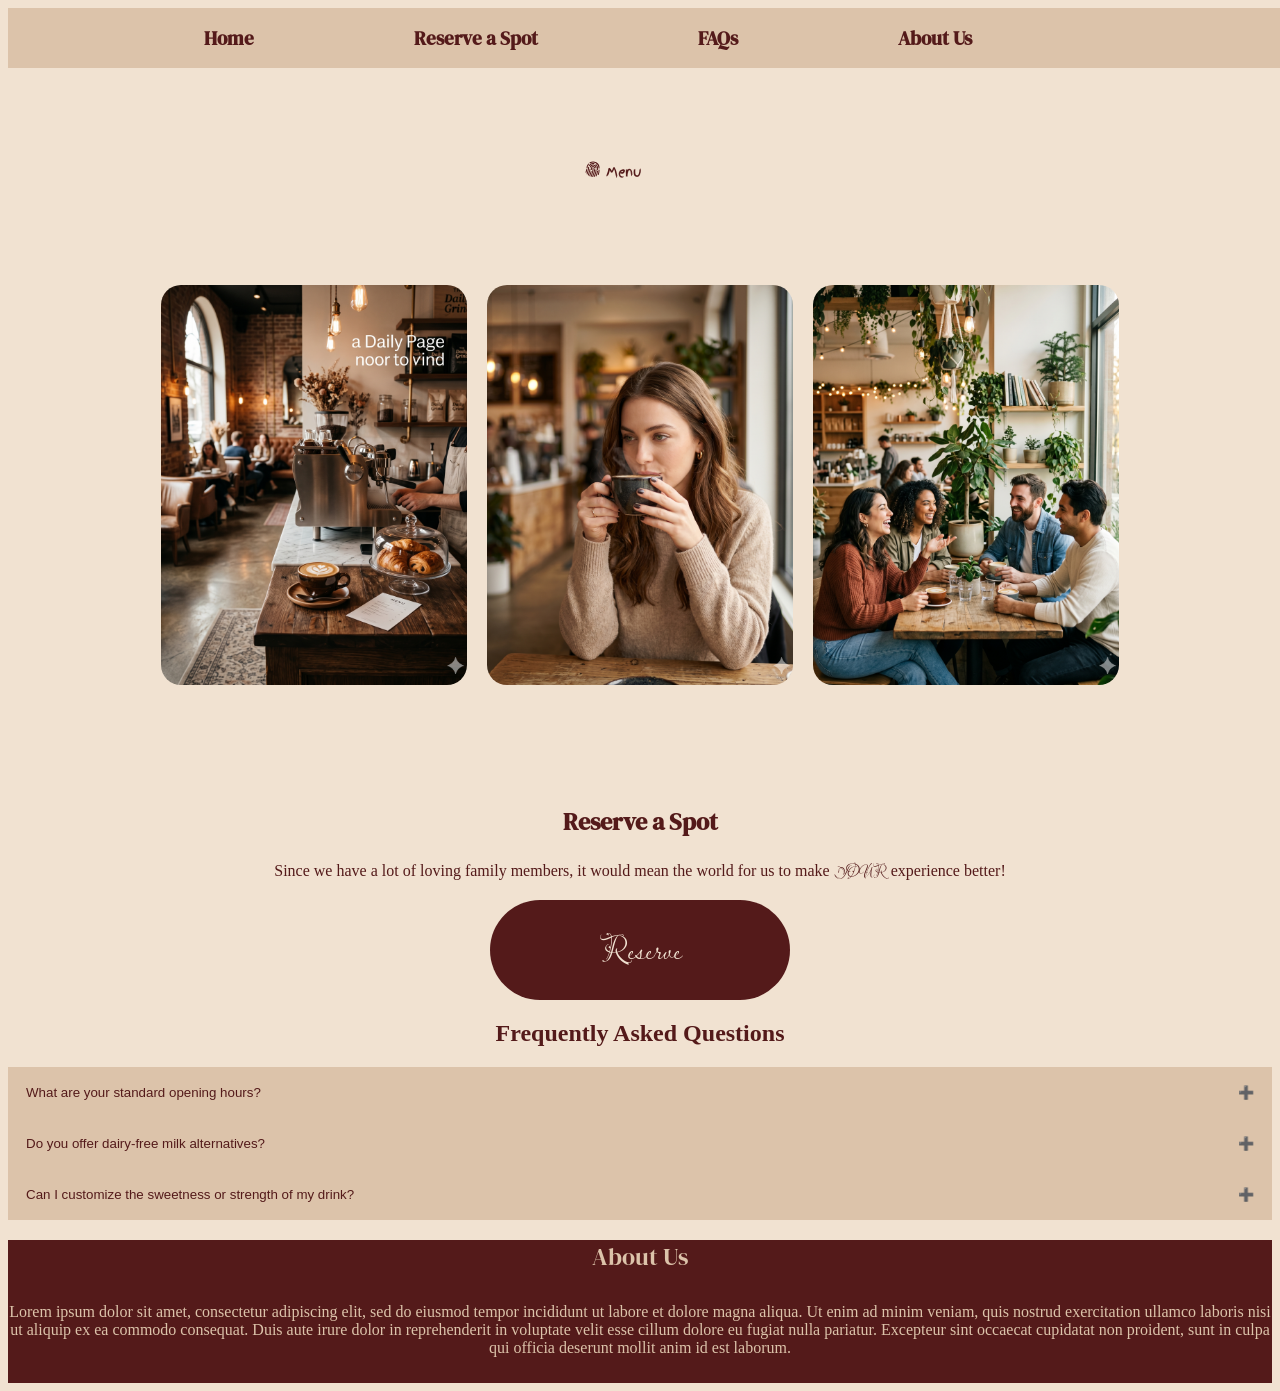
==== index.html @ 8caabaf9 "Fix HTML formatting and structure" ====
<!DOCTYPE html>
<html lang="en">
<head>
    <meta charset="UTF-8">
    <meta name="viewport" content="width=device-width, initial-scale=1.0">
    <title>Coffee Cups</title>
    <link rel = "stylesheet" href="style.css">
    <script src="index.js" defer></script>
    <link rel="preconnect" href="https://fonts.googleapis.com">
    <link rel="preconnect" href="https://fonts.gstatic.com" crossorigin>
    <link href="https://fonts.googleapis.com/css2?family=DM+Serif+Display:ital@0;1&display=swap" rel="stylesheet">

    <link rel="preconnect" href="https://fonts.googleapis.com">
    <link rel="preconnect" href="https://fonts.gstatic.com" crossorigin>
    <link href="https://fonts.googleapis.com/css2?family=Lavishly+Yours&display=swap" rel="stylesheet">

    <link rel="preconnect" href="https://fonts.googleapis.com">
    <link rel="preconnect" href="https://fonts.gstatic.com" crossorigin>
    <link href="https://fonts.googleapis.com/css2?family=Finger+Paint&display=swap" rel="stylesheet">
</head>
<body>


    
    <header>
        <nav class="headerItem">
            <a href="#", class="anchor">Home</a>
        </nav>
        <nav class="headerItem">
            <a href="#reserve", class="anchor">Reserve a Spot</a>
        </nav>
        <nav class="headerItem">
            <a href=" #FAQs", class="anchor">FAQs</a>
        </nav>
        <nav class="headerItem"> 
            <a href="#About", class="anchor">About Us</a>
        </nav>
    </header>

    <button id="menu-toggle">
        <svg xmlns="http://www.w3.org/2000/svg" width="16" height="16" fill="currentColor" class="bi bi-fingerprint" viewBox="0 0 16 16">
  <path d="M8.06 6.5a.5.5 0 0 1 .5.5v.776a11.5 11.5 0 0 1-.552 3.519l-1.331 4.14a.5.5 0 0 1-.952-.305l1.33-4.141a10.5 10.5 0 0 0 .504-3.213V7a.5.5 0 0 1 .5-.5Z"/>
  <path d="M6.06 7a2 2 0 1 1 4 0 .5.5 0 1 1-1 0 1 1 0 1 0-2 0v.332q0 .613-.066 1.221A.5.5 0 0 1 6 8.447q.06-.555.06-1.115zm3.509 1a.5.5 0 0 1 .487.513 11.5 11.5 0 0 1-.587 3.339l-1.266 3.8a.5.5 0 0 1-.949-.317l1.267-3.8a10.5 10.5 0 0 0 .535-3.048A.5.5 0 0 1 9.569 8m-3.356 2.115a.5.5 0 0 1 .33.626L5.24 14.939a.5.5 0 1 1-.955-.296l1.303-4.199a.5.5 0 0 1 .625-.329"/>
  <path d="M4.759 5.833A3.501 3.501 0 0 1 11.559 7a.5.5 0 0 1-1 0 2.5 2.5 0 0 0-4.857-.833.5.5 0 1 1-.943-.334m.3 1.67a.5.5 0 0 1 .449.546 10.7 10.7 0 0 1-.4 2.031l-1.222 4.072a.5.5 0 1 1-.958-.287L4.15 9.793a9.7 9.7 0 0 0 .363-1.842.5.5 0 0 1 .546-.449Zm6 .647a.5.5 0 0 1 .5.5c0 1.28-.213 2.552-.632 3.762l-1.09 3.145a.5.5 0 0 1-.944-.327l1.089-3.145c.382-1.105.578-2.266.578-3.435a.5.5 0 0 1 .5-.5Z"/>
  <path d="M3.902 4.222a5 5 0 0 1 5.202-2.113.5.5 0 0 1-.208.979 4 4 0 0 0-4.163 1.69.5.5 0 0 1-.831-.556m6.72-.955a.5.5 0 0 1 .705-.052A4.99 4.99 0 0 1 13.059 7v1.5a.5.5 0 1 1-1 0V7a3.99 3.99 0 0 0-1.386-3.028.5.5 0 0 1-.051-.705M3.68 5.842a.5.5 0 0 1 .422.568q-.044.289-.044.59c0 .71-.1 1.417-.298 2.1l-1.14 3.923a.5.5 0 1 1-.96-.279L2.8 8.821A6.5 6.5 0 0 0 3.058 7q0-.375.054-.736a.5.5 0 0 1 .568-.422m8.882 3.66a.5.5 0 0 1 .456.54c-.084 1-.298 1.986-.64 2.934l-.744 2.068a.5.5 0 0 1-.941-.338l.745-2.07a10.5 10.5 0 0 0 .584-2.678.5.5 0 0 1 .54-.456"/>
  <path d="M4.81 1.37A6.5 6.5 0 0 1 14.56 7a.5.5 0 1 1-1 0 5.5 5.5 0 0 0-8.25-4.765.5.5 0 0 1-.5-.865m-.89 1.257a.5.5 0 0 1 .04.706A5.48 5.48 0 0 0 2.56 7a.5.5 0 0 1-1 0c0-1.664.626-3.184 1.655-4.333a.5.5 0 0 1 .706-.04ZM1.915 8.02a.5.5 0 0 1 .346.616l-.779 2.767a.5.5 0 1 1-.962-.27l.778-2.767a.5.5 0 0 1 .617-.346m12.15.481a.5.5 0 0 1 .49.51c-.03 1.499-.161 3.025-.727 4.533l-.07.187a.5.5 0 0 1-.936-.351l.07-.187c.506-1.35.634-2.74.663-4.202a.5.5 0 0 1 .51-.49"/>
</svg> Menu
</button>
<nav id="collapsible-menu" class="collapsed">
    <ul>
        <li><a href="#home">Home</a></li>
        <li><a href="#about">About</a></li>
        <li><a href="#services">Services</a></li>
        <li><a href="#contact">Contact Us</a></li>
    </ul>

</nav>
      

    
    

    <section class="gallery">
        <div class="grid-container">
            <img src="picture1.png">
            <img src="picture2.png">
            <img src="picture3.png">
        </div>
    </section>

    <section class="card">
        <div>
            <h1 id="reserve">Reserve a Spot</h1>
            <p>Since we have a lot of loving family members,
                it would mean the world for us to make <span id="your">YOUR</span> experience better!
            </p>
            <button id="Reserve">Reserve</button>
        </div>
        
        <div>
            <h2 id="FAQs">Frequently Asked Questions</h2>
            <button class="accordion">What are your standard opening hours?</button> 
            <div class="panel">
                <p>The standard operating hours are from 8AM to 12AM</p>
            </div>
            <button class="accordion">Do you offer dairy-free milk alternatives?</button> 
            <div class="panel">
                <p>There are dairy-free alternatives to everything, obviously!</p>
            </div>
            <button class="accordion">Can I customize the sweetness or strength of my drink?</button>
            <div class="panel">
                <p>You can customize who makes your order too.</p>
            </div>
        </div>
    </section>

    <footer>
        <h2 id="About">About Us</h2>
         <p>Lorem ipsum dolor sit amet, 
            consectetur adipiscing elit,
            sed do eiusmod tempor incididunt 
            ut labore et dolore magna aliqua.
            Ut enim ad minim veniam, quis nostrud 
            exercitation ullamco laboris nisi ut aliquip 
            ex ea commodo consequat. Duis aute irure dolor
            in reprehenderit in voluptate velit esse cillum 
            dolore eu fugiat nulla pariatur. Excepteur sint occaecat
            cupidatat non proident, sunt in culpa qui officia deserunt 
            mollit anim id est laborum.
        </p>
    </footer>

    


</body>
</html>
---- style.css ----
html{
    scroll-behavior: smooth;
}
body{
    background-color: #F1E2D1 ;
}

header {
    width: 100%;
    display: flex;
    flex-direction: row;
    flex-wrap: nowrap;
    justify-content: center; /* Changed from space-evenly */
    gap: 40px;               /* Adds equal spacing between all items */
    align-items: center;
    font-family: "DM Serif Display", serif;
    font-weight: 400;
    font-style: normal;
    background-color: #DCC3AA;
    position: fixed;
    height: 60px;
}

.headerItem{
    padding-right: 10px;
    margin-right: 110px;
}


.anchor{
    color: #541A1A;
    text-decoration: none;
    font-size: larger;
    display: inline-block;
    font-weight: 600;
}

.gallery{
    padding:100px
}
.grid-container{
    width: 90%;
    max-width: 1200px;
    margin: auto;

    display: grid;

    grid-template-columns: repeat(3,1fr);

    gap: 20px;
}
.grid-container img {
    width: 100%;
    height: 400px;

    object-fit: cover;

    border-radius: 20px;
}
.card{
    text-align: center;
        color: #541A1A;

}

.card h1{
    font-family: "DM Serif Display", serif;
    color: #541A1A;
}

#Reserve{
    background-color: #541A1A;
    color: #F1E2D1;
    border: #F1E2D1;
    border-radius: 50px;
    width: 300px;
    height: 100px;
    font-family: "Lavishly Yours", cursive;
    font-weight: 400;
    font-style: normal;
    font-size: 2rem;
}
#Reserve:hover{
    background-color:#633535 ;
}
#Reserve:active{
    filter:brightness(0.5)
}
/* span element */
#your{
    font-family: "Lavishly Yours", cursive;
  font-weight: 400;
  font-style: normal;
}

.accordion{
    text-align: left;
    background-color: #DCC3AA;
    color: #541A1A;
    cursor: pointer;
    padding: 18px;
    width: 100%;
    border: none;
    outline: none;
    transition: 0.4s;
    
}
 
.active, .accordion:hover{
    background-color: #DCC3AA;
}

.accordion:after {
  content: '\02795'; /* Unicode character for "plus" sign (+) */
  font-size: 13px;
  color: #777;
  float: right;
  margin-left: 5px;
  
}

.active:after {
  content: "\2796"; /* Unicode character for "minus" sign (-) */
}

.panel
{
    
    padding: 0 18px;
    background-color: #DCC3AA;
    display: none;
    overflow: hidden;
    transition: max-height 0.2s ease-out;
    border-color: black;
       
}

footer{
    color: #DCC3AA;
    background-color: #541A1A;
    width: 100%;
    padding-bottom: 10px;
    text-align: center;
}

#About{
    text-align: center;
    color: #DCC3AA;
    font-family: "DM Serif Display", serif;
    font-weight: 400;
    font-style: normal;
    margin-bottom:30px;
}

#menu-toggle{
    display: inline;      
    width: max-content; 
    margin-top: 150px;
    margin-left:45%;
    color: #541A1A;
    background-color: rgba(255, 255, 255, 0);
    border-color: rgba(255, 255, 255, 0);
    font-family: "Finger Paint", sans-serif;
    font-weight: 400;
    font-style: normal;
}

#collapsible-menu{

    max-height: 0;
    overflow: hidden;    
    transition: max-height 0.3s ease-out;
    background-color: #DCC3AA;

}

#collapsible-menu.expanded
{
    max-height: 200px;
}

#collapsible-menu ul{
    list-style-type: none;
    padding: 0;
    margin: 0;
}

#collapsible-menu li a{
    display: block;
    padding:12px 16px;
    text-decoration: none;
    color: black;
}
#collapsible-menu li a:hover{
    background-color: #541A1A;
}
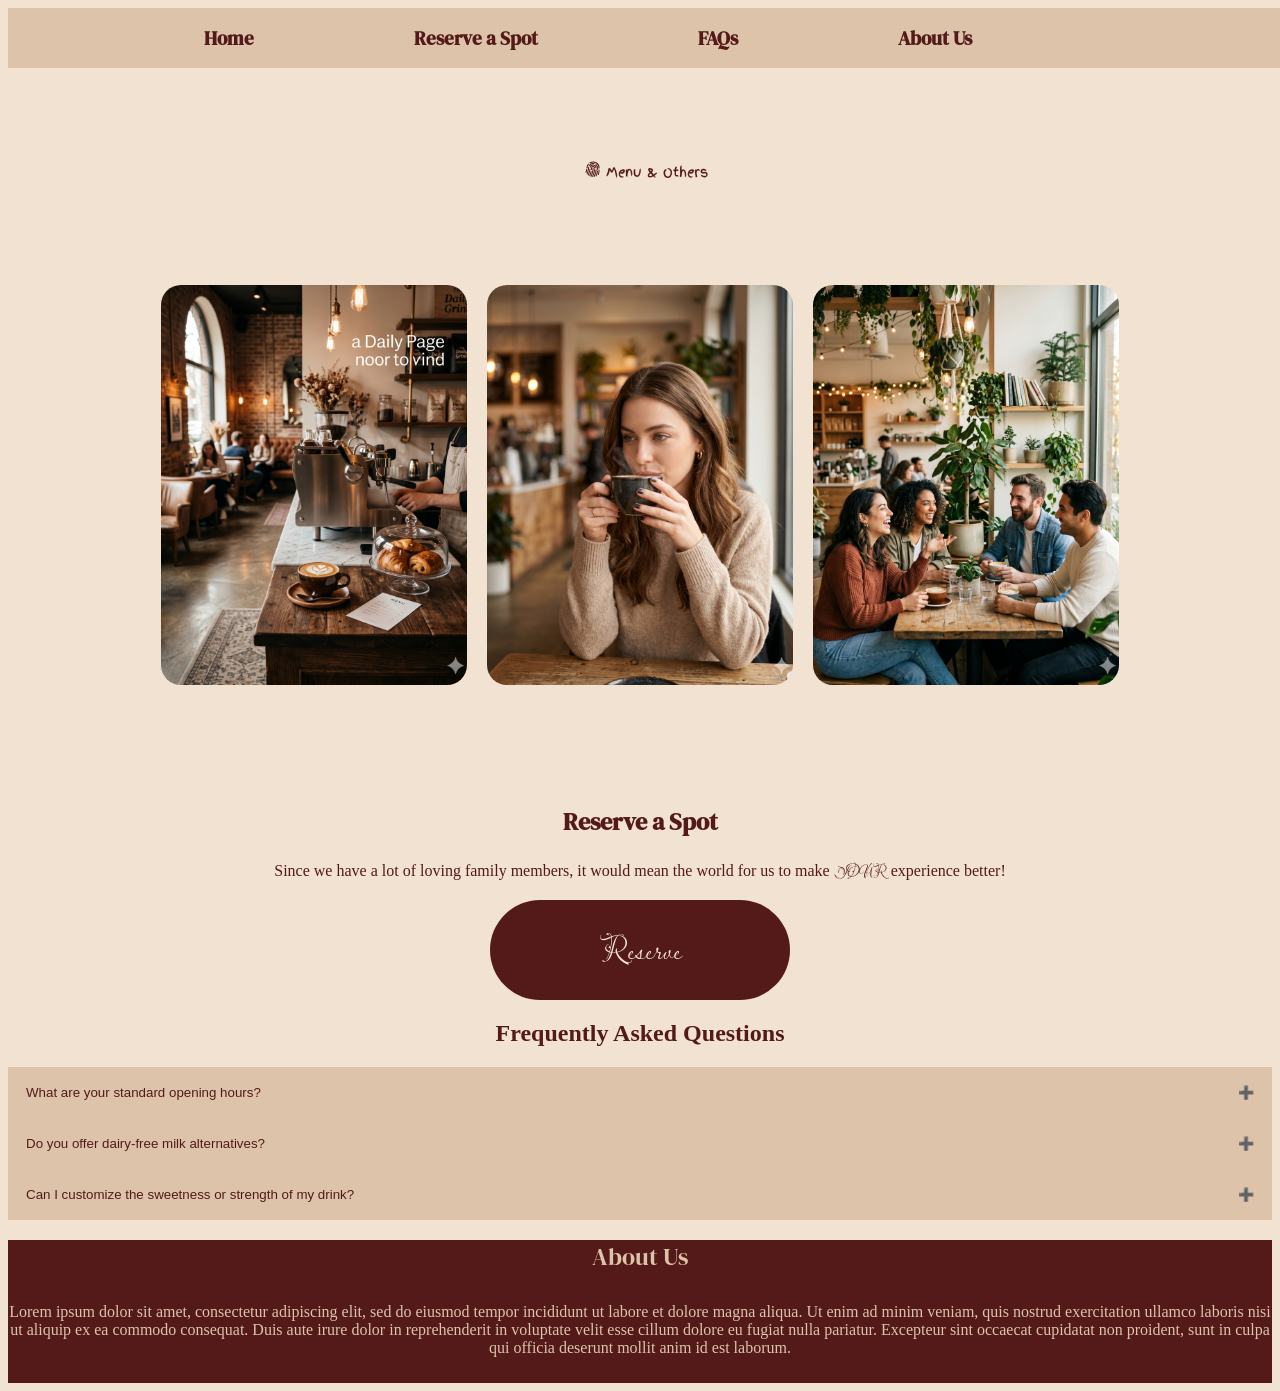
==== commit 8c08f948: "Enhance index.html with responsive design and links Added responsive styles and updated navigation l" ====
--- a/index.html
+++ b/index.html
@@ -17,6 +17,29 @@
     <link rel="preconnect" href="https://fonts.googleapis.com">
     <link rel="preconnect" href="https://fonts.gstatic.com" crossorigin>
     <link href="https://fonts.googleapis.com/css2?family=Finger+Paint&display=swap" rel="stylesheet">
+    <style>
+        /* Responsive media queries for the page */
+        @media (max-width: 1024px) {
+            header { display:flex; flex-wrap:wrap; justify-content:center; }
+            header nav.headerItem { margin:6px; }
+            .gallery .grid-container { display:grid; grid-template-columns:repeat(2,1fr); gap:8px; }
+            .gallery .grid-container img { width:100%; height:auto; object-fit:cover; }
+            .card { display:block; padding:16px; }
+            .card div { margin-bottom:16px; }
+            #collapsible-menu { width:100%; }
+            #menu-toggle { display:inline-block; }
+        }
+        @media (max-width: 600px) {
+            header { flex-direction:column; align-items:stretch; }
+            header nav.headerItem { width:100%; text-align:center; }
+            .gallery .grid-container { grid-template-columns:1fr; }
+            .card { padding:12px; }
+            #menu-toggle { width:100%; padding:10px; font-size:16px; }
+            .grid-container img { max-width:100%; height:auto; display:block; }
+            .anchor { display:block; padding:12px 0; }
+            footer h2, .card h1, .card h2 { text-align:center; }
+        }
+    </style>
 </head>
 <body>
 
@@ -44,14 +67,14 @@
   <path d="M4.759 5.833A3.501 3.501 0 0 1 11.559 7a.5.5 0 0 1-1 0 2.5 2.5 0 0 0-4.857-.833.5.5 0 1 1-.943-.334m.3 1.67a.5.5 0 0 1 .449.546 10.7 10.7 0 0 1-.4 2.031l-1.222 4.072a.5.5 0 1 1-.958-.287L4.15 9.793a9.7 9.7 0 0 0 .363-1.842.5.5 0 0 1 .546-.449Zm6 .647a.5.5 0 0 1 .5.5c0 1.28-.213 2.552-.632 3.762l-1.09 3.145a.5.5 0 0 1-.944-.327l1.089-3.145c.382-1.105.578-2.266.578-3.435a.5.5 0 0 1 .5-.5Z"/>
   <path d="M3.902 4.222a5 5 0 0 1 5.202-2.113.5.5 0 0 1-.208.979 4 4 0 0 0-4.163 1.69.5.5 0 0 1-.831-.556m6.72-.955a.5.5 0 0 1 .705-.052A4.99 4.99 0 0 1 13.059 7v1.5a.5.5 0 1 1-1 0V7a3.99 3.99 0 0 0-1.386-3.028.5.5 0 0 1-.051-.705M3.68 5.842a.5.5 0 0 1 .422.568q-.044.289-.044.59c0 .71-.1 1.417-.298 2.1l-1.14 3.923a.5.5 0 1 1-.96-.279L2.8 8.821A6.5 6.5 0 0 0 3.058 7q0-.375.054-.736a.5.5 0 0 1 .568-.422m8.882 3.66a.5.5 0 0 1 .456.54c-.084 1-.298 1.986-.64 2.934l-.744 2.068a.5.5 0 0 1-.941-.338l.745-2.07a10.5 10.5 0 0 0 .584-2.678.5.5 0 0 1 .54-.456"/>
   <path d="M4.81 1.37A6.5 6.5 0 0 1 14.56 7a.5.5 0 1 1-1 0 5.5 5.5 0 0 0-8.25-4.765.5.5 0 0 1-.5-.865m-.89 1.257a.5.5 0 0 1 .04.706A5.48 5.48 0 0 0 2.56 7a.5.5 0 0 1-1 0c0-1.664.626-3.184 1.655-4.333a.5.5 0 0 1 .706-.04ZM1.915 8.02a.5.5 0 0 1 .346.616l-.779 2.767a.5.5 0 1 1-.962-.27l.778-2.767a.5.5 0 0 1 .617-.346m12.15.481a.5.5 0 0 1 .49.51c-.03 1.499-.161 3.025-.727 4.533l-.07.187a.5.5 0 0 1-.936-.351l.07-.187c.506-1.35.634-2.74.663-4.202a.5.5 0 0 1 .51-.49"/>
-</svg> Menu
+</svg> Menu & Others
 </button>
 <nav id="collapsible-menu" class="collapsed">
     <ul>
-        <li><a href="#home">Home</a></li>
-        <li><a href="#about">About</a></li>
-        <li><a href="#services">Services</a></li>
-        <li><a href="#contact">Contact Us</a></li>
+        <li><a href="menu.html">Menu</a></li>
+        <li><a href="#About">About</a></li>
+        <li><a href="#services">Services</a></li> <!-- add popup with list of services here later-->
+         <li><a href="#contact">Contact Us</a></li> <!-- add popup with contact information here later -->
     </ul>
 
 </nav>
@@ -62,8 +85,8 @@
 
     <section class="gallery">
         <div class="grid-container">
-            <img src="picture1.png">
-            <img src="picture2.png">
+            <img src="/picture1.png">
+            <img src="/picture2.png">
             <img src="picture3.png">
         </div>
     </section>
--- a/style.css
+++ b/style.css
@@ -193,4 +193,5 @@
 }
 #collapsible-menu li a:hover{
     background-color: #541A1A;
+    color: #DCC3AA;
 }
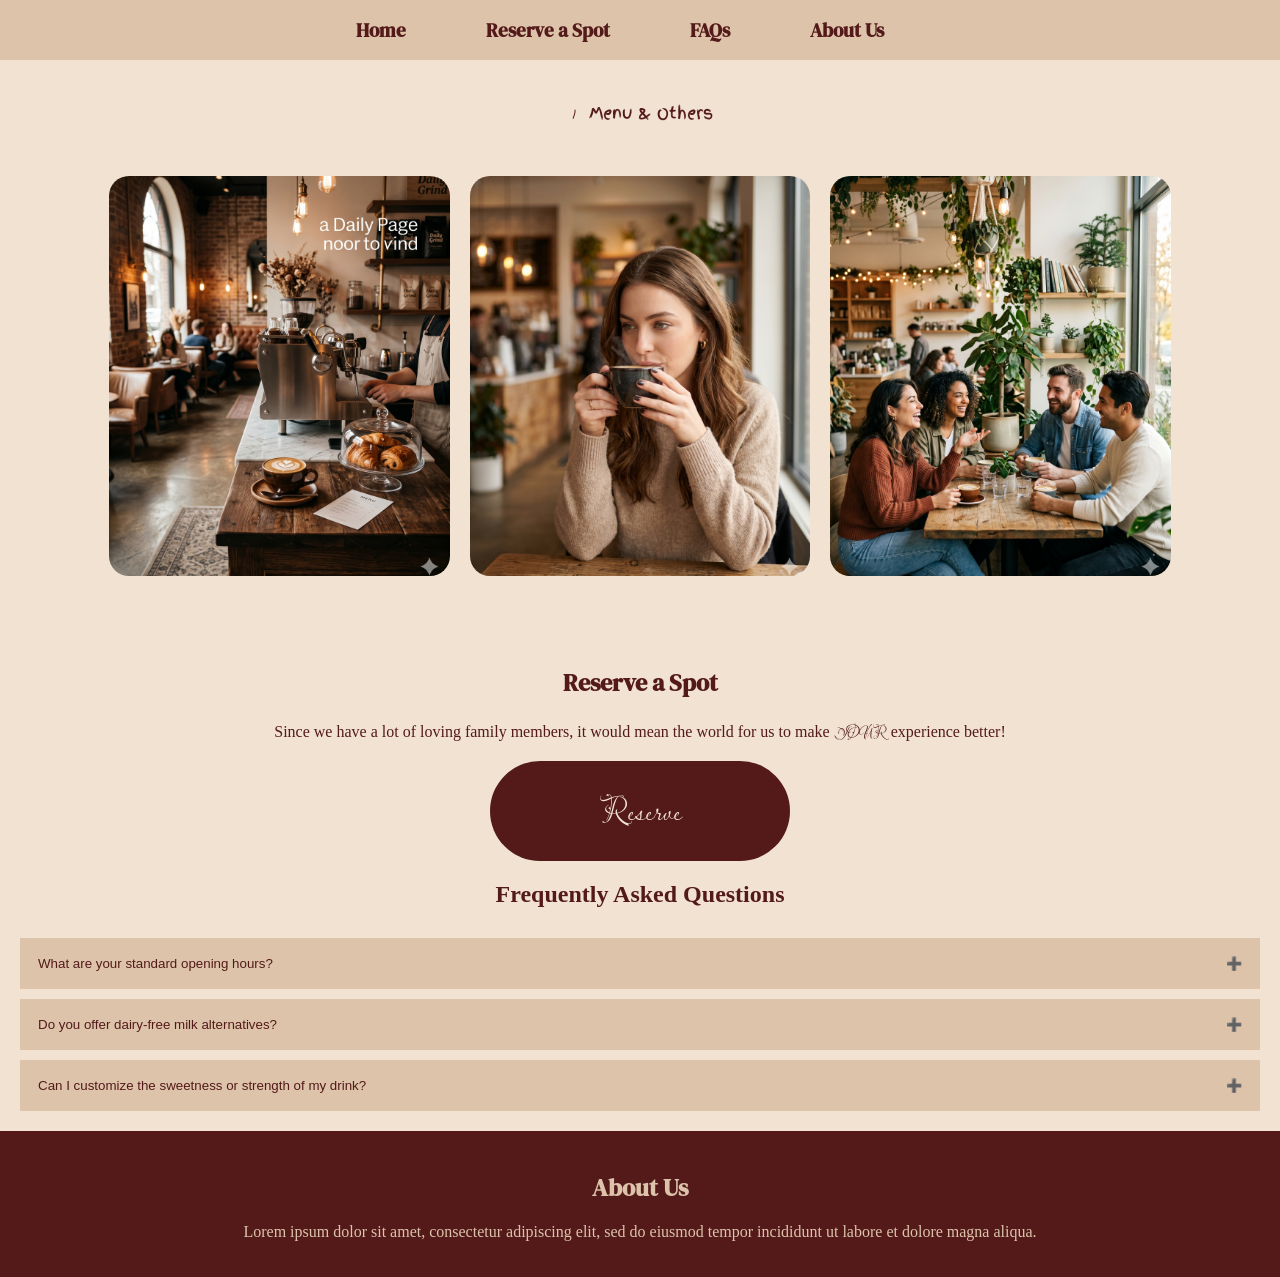
==== commit 1e60a468: "Fix HTML encoding issues and clean up structure" ====
--- a/index.html
+++ b/index.html
@@ -1,140 +1,180 @@
 <!DOCTYPE html>
 <html lang="en">
 <head>
-    <meta charset="UTF-8">
-    <meta name="viewport" content="width=device-width, initial-scale=1.0">
-    <title>Coffee Cups</title>
-    <link rel = "stylesheet" href="style.css">
-    <script src="index.js" defer></script>
-    <link rel="preconnect" href="https://fonts.googleapis.com">
-    <link rel="preconnect" href="https://fonts.gstatic.com" crossorigin>
-    <link href="https://fonts.googleapis.com/css2?family=DM+Serif+Display:ital@0;1&display=swap" rel="stylesheet">
+<meta charset="UTF-8">
+<meta name="viewport" content="width=device-width, initial-scale=1.0">
 
-    <link rel="preconnect" href="https://fonts.googleapis.com">
-    <link rel="preconnect" href="https://fonts.gstatic.com" crossorigin>
-    <link href="https://fonts.googleapis.com/css2?family=Lavishly+Yours&display=swap" rel="stylesheet">
+<link rel="stylesheet" href="style.css">
 
-    <link rel="preconnect" href="https://fonts.googleapis.com">
-    <link rel="preconnect" href="https://fonts.gstatic.com" crossorigin>
-    <link href="https://fonts.googleapis.com/css2?family=Finger+Paint&display=swap" rel="stylesheet">
-    <style>
-        /* Responsive media queries for the page */
-        @media (max-width: 1024px) {
-            header { display:flex; flex-wrap:wrap; justify-content:center; }
-            header nav.headerItem { margin:6px; }
-            .gallery .grid-container { display:grid; grid-template-columns:repeat(2,1fr); gap:8px; }
-            .gallery .grid-container img { width:100%; height:auto; object-fit:cover; }
-            .card { display:block; padding:16px; }
-            .card div { margin-bottom:16px; }
-            #collapsible-menu { width:100%; }
-            #menu-toggle { display:inline-block; }
-        }
-        @media (max-width: 600px) {
-            header { flex-direction:column; align-items:stretch; }
-            header nav.headerItem { width:100%; text-align:center; }
-            .gallery .grid-container { grid-template-columns:1fr; }
-            .card { padding:12px; }
-            #menu-toggle { width:100%; padding:10px; font-size:16px; }
-            .grid-container img { max-width:100%; height:auto; display:block; }
-            .anchor { display:block; padding:12px 0; }
-            footer h2, .card h1, .card h2 { text-align:center; }
-        }
-    </style>
+<title>Coffee Cups</title>
+
+<link rel="preconnect" href="https://fonts.googleapis.com">
+<link rel="preconnect" href="https://fonts.gstatic.com" crossorigin>
+
+<link href="https://fonts.googleapis.com/css2?family=DM+Serif+Display:ital@0;1&display=swap" rel="stylesheet">
+<link href="https://fonts.googleapis.com/css2?family=Lavishly+Yours&display=swap" rel="stylesheet">
+<link href="https://fonts.googleapis.com/css2?family=Finger+Paint&display=swap" rel="stylesheet">
+
+
 </head>
+
 <body>
 
+<header>
 
-    
-    <header>
-        <nav class="headerItem">
-            <a href="#", class="anchor">Home</a>
-        </nav>
-        <nav class="headerItem">
-            <a href="#reserve", class="anchor">Reserve a Spot</a>
-        </nav>
-        <nav class="headerItem">
-            <a href=" #FAQs", class="anchor">FAQs</a>
-        </nav>
-        <nav class="headerItem"> 
-            <a href="#About", class="anchor">About Us</a>
-        </nav>
-    </header>
+    <nav class="headerItem">
+        <a href="#" class="anchor">Home</a>
+    </nav>
 
-    <button id="menu-toggle">
-        <svg xmlns="http://www.w3.org/2000/svg" width="16" height="16" fill="currentColor" class="bi bi-fingerprint" viewBox="0 0 16 16">
-  <path d="M8.06 6.5a.5.5 0 0 1 .5.5v.776a11.5 11.5 0 0 1-.552 3.519l-1.331 4.14a.5.5 0 0 1-.952-.305l1.33-4.141a10.5 10.5 0 0 0 .504-3.213V7a.5.5 0 0 1 .5-.5Z"/>
-  <path d="M6.06 7a2 2 0 1 1 4 0 .5.5 0 1 1-1 0 1 1 0 1 0-2 0v.332q0 .613-.066 1.221A.5.5 0 0 1 6 8.447q.06-.555.06-1.115zm3.509 1a.5.5 0 0 1 .487.513 11.5 11.5 0 0 1-.587 3.339l-1.266 3.8a.5.5 0 0 1-.949-.317l1.267-3.8a10.5 10.5 0 0 0 .535-3.048A.5.5 0 0 1 9.569 8m-3.356 2.115a.5.5 0 0 1 .33.626L5.24 14.939a.5.5 0 1 1-.955-.296l1.303-4.199a.5.5 0 0 1 .625-.329"/>
-  <path d="M4.759 5.833A3.501 3.501 0 0 1 11.559 7a.5.5 0 0 1-1 0 2.5 2.5 0 0 0-4.857-.833.5.5 0 1 1-.943-.334m.3 1.67a.5.5 0 0 1 .449.546 10.7 10.7 0 0 1-.4 2.031l-1.222 4.072a.5.5 0 1 1-.958-.287L4.15 9.793a9.7 9.7 0 0 0 .363-1.842.5.5 0 0 1 .546-.449Zm6 .647a.5.5 0 0 1 .5.5c0 1.28-.213 2.552-.632 3.762l-1.09 3.145a.5.5 0 0 1-.944-.327l1.089-3.145c.382-1.105.578-2.266.578-3.435a.5.5 0 0 1 .5-.5Z"/>
-  <path d="M3.902 4.222a5 5 0 0 1 5.202-2.113.5.5 0 0 1-.208.979 4 4 0 0 0-4.163 1.69.5.5 0 0 1-.831-.556m6.72-.955a.5.5 0 0 1 .705-.052A4.99 4.99 0 0 1 13.059 7v1.5a.5.5 0 1 1-1 0V7a3.99 3.99 0 0 0-1.386-3.028.5.5 0 0 1-.051-.705M3.68 5.842a.5.5 0 0 1 .422.568q-.044.289-.044.59c0 .71-.1 1.417-.298 2.1l-1.14 3.923a.5.5 0 1 1-.96-.279L2.8 8.821A6.5 6.5 0 0 0 3.058 7q0-.375.054-.736a.5.5 0 0 1 .568-.422m8.882 3.66a.5.5 0 0 1 .456.54c-.084 1-.298 1.986-.64 2.934l-.744 2.068a.5.5 0 0 1-.941-.338l.745-2.07a10.5 10.5 0 0 0 .584-2.678.5.5 0 0 1 .54-.456"/>
-  <path d="M4.81 1.37A6.5 6.5 0 0 1 14.56 7a.5.5 0 1 1-1 0 5.5 5.5 0 0 0-8.25-4.765.5.5 0 0 1-.5-.865m-.89 1.257a.5.5 0 0 1 .04.706A5.48 5.48 0 0 0 2.56 7a.5.5 0 0 1-1 0c0-1.664.626-3.184 1.655-4.333a.5.5 0 0 1 .706-.04ZM1.915 8.02a.5.5 0 0 1 .346.616l-.779 2.767a.5.5 0 1 1-.962-.27l.778-2.767a.5.5 0 0 1 .617-.346m12.15.481a.5.5 0 0 1 .49.51c-.03 1.499-.161 3.025-.727 4.533l-.07.187a.5.5 0 0 1-.936-.351l.07-.187c.506-1.35.634-2.74.663-4.202a.5.5 0 0 1 .51-.49"/>
-</svg> Menu & Others
+    <nav class="headerItem">
+        <a href="#reserve" class="anchor">Reserve a Spot</a>
+    </nav>
+
+    <nav class="headerItem">
+        <a href="#FAQs" class="anchor">FAQs</a>
+    </nav>
+
+    <nav class="headerItem">
+        <a href="#About" class="anchor">About Us</a>
+    </nav>
+
+</header>
+
+<button id="menu-toggle">
+
+<svg xmlns="http://www.w3.org/2000/svg" width="16" height="16" fill="currentColor" viewBox="0 0 16 16">
+<path d="M8.06 6.5a.5.5 0 0 1 .5.5v.776a11.5 11.5 0 0 1-.552 3.519l-1.331 4.14a.5.5 0 0 1-.952-.305l1.33-4.141a10.5 10.5 0 0 0 .504-3.213V7a.5.5 0 0 1 .5-.5Z"/>
+</svg>
+
+Menu & Others
+
 </button>
-<nav id="collapsible-menu" class="collapsed">
-    <ul>
-        <li><a href="menu.html">Menu</a></li>
-        <li><a href="#About">About</a></li>
-        <li><a href="#services">Services</a></li> <!-- add popup with list of services here later-->
-         <li><a href="#contact">Contact Us</a></li> <!-- add popup with contact information here later -->
-    </ul>
+
+<nav id="collapsible-menu">
+
+<ul>
+    <li><a href="menu.html">Menu</a></li>
+    <li><a href="#About">About</a></li>
+    <li><a href="#">Services</a></li>
+    <li><a href="#">Contact Us</a></li>
+</ul>
 
 </nav>
-      
 
-    
-    
+<section class="gallery">
 
-    <section class="gallery">
-        <div class="grid-container">
-            <img src="/picture1.png">
-            <img src="/picture2.png">
-            <img src="picture3.png">
-        </div>
-    </section>
+<div class="grid-container">
 
-    <section class="card">
-        <div>
-            <h1 id="reserve">Reserve a Spot</h1>
-            <p>Since we have a lot of loving family members,
-                it would mean the world for us to make <span id="your">YOUR</span> experience better!
-            </p>
-            <button id="Reserve">Reserve</button>
-        </div>
-        
-        <div>
-            <h2 id="FAQs">Frequently Asked Questions</h2>
-            <button class="accordion">What are your standard opening hours?</button> 
-            <div class="panel">
-                <p>The standard operating hours are from 8AM to 12AM</p>
-            </div>
-            <button class="accordion">Do you offer dairy-free milk alternatives?</button> 
-            <div class="panel">
-                <p>There are dairy-free alternatives to everything, obviously!</p>
-            </div>
-            <button class="accordion">Can I customize the sweetness or strength of my drink?</button>
-            <div class="panel">
-                <p>You can customize who makes your order too.</p>
-            </div>
-        </div>
-    </section>
+    <img src="picture1.png">
+    <img src="picture2.png">
+    <img src="picture3.png">
 
-    <footer>
-        <h2 id="About">About Us</h2>
-         <p>Lorem ipsum dolor sit amet, 
-            consectetur adipiscing elit,
-            sed do eiusmod tempor incididunt 
-            ut labore et dolore magna aliqua.
-            Ut enim ad minim veniam, quis nostrud 
-            exercitation ullamco laboris nisi ut aliquip 
-            ex ea commodo consequat. Duis aute irure dolor
-            in reprehenderit in voluptate velit esse cillum 
-            dolore eu fugiat nulla pariatur. Excepteur sint occaecat
-            cupidatat non proident, sunt in culpa qui officia deserunt 
-            mollit anim id est laborum.
-        </p>
-    </footer>
+</div>
 
-    
+</section>
 
+<section class="card">
+
+<div>
+
+    <h1 id="reserve">Reserve a Spot</h1>
+
+    <p>
+        Since we have a lot of loving family members,
+        it would mean the world for us to make
+        <span id="your">YOUR</span>
+        experience better!
+    </p>
+
+    <button id="Reserve">Reserve</button>
+
+</div>
+
+<div>
+
+    <h2 id="FAQs">Frequently Asked Questions</h2>
+
+    <button class="accordion">
+        What are your standard opening hours?
+    </button>
+
+    <div class="panel">
+        <p>The standard operating hours are from 8AM to 12AM</p>
+    </div>
+
+    <button class="accordion">
+        Do you offer dairy-free milk alternatives?
+    </button>
+
+    <div class="panel">
+        <p>There are dairy-free alternatives to everything, obviously!</p>
+    </div>
+
+    <button class="accordion">
+        Can I customize the sweetness or strength of my drink?
+    </button>
+
+    <div class="panel">
+        <p>You can customize who makes your order too.</p>
+    </div>
+
+</div>
+
+</section>
+
+<footer>
+
+<h2 id="About">About Us</h2>
+
+<p>
+Lorem ipsum dolor sit amet, consectetur adipiscing elit,
+sed do eiusmod tempor incididunt ut labore et dolore magna aliqua.
+</p>
+
+</footer>
+
+<script>
+
+/* MENU TOGGLE */
+
+const toggleBtn = document.getElementById('menu-toggle');
+const menu = document.getElementById('collapsible-menu');
+
+toggleBtn.addEventListener('click', () => {
+    menu.classList.toggle('expanded');
+});
+
+/* FAQ ACCORDION */
+
+document.addEventListener("DOMContentLoaded", () => {
+
+    const accordions = document.querySelectorAll(".accordion");
+
+    accordions.forEach(accordion => {
+
+        accordion.addEventListener("click", function() {
+
+            this.classList.toggle("active");
+
+            const panel = this.nextElementSibling;
+
+            if(panel.style.maxHeight){
+
+                panel.style.maxHeight = null;
+
+            }else{
+
+                panel.style.maxHeight = panel.scrollHeight + "px";
+
+            }
+
+        });
+
+    });
+
+});
+
+</script>
 
 </body>
 </html>
--- a/style.css
+++ b/style.css
@@ -1,197 +1,277 @@
 html{
-    scroll-behavior: smooth;
-}
+    scroll-behavior:smooth;
+}
+
 body{
-    background-color: #F1E2D1 ;
-}
-
-header {
-    width: 100%;
-    display: flex;
-    flex-direction: row;
-    flex-wrap: nowrap;
-    justify-content: center; /* Changed from space-evenly */
-    gap: 40px;               /* Adds equal spacing between all items */
-    align-items: center;
-    font-family: "DM Serif Display", serif;
-    font-weight: 400;
-    font-style: normal;
-    background-color: #DCC3AA;
-    position: fixed;
-    height: 60px;
+    background-color:#F1E2D1;
+    margin:0;
+    padding:0;
+}
+
+/* HEADER */
+
+header{
+    width:100%;
+    display:flex;
+    justify-content:center;
+    align-items:center;
+    gap:40px;
+    background-color:#DCC3AA;
+    position:fixed;
+    top:0;
+    height:60px;
+    z-index:1000;
+    font-family:"DM Serif Display", serif;
 }
 
 .headerItem{
-    padding-right: 10px;
-    margin-right: 110px;
-}
-
+    margin-right:40px;
+}
 
 .anchor{
-    color: #541A1A;
-    text-decoration: none;
-    font-size: larger;
-    display: inline-block;
-    font-weight: 600;
-}
+    color:#541A1A;
+    text-decoration:none;
+    font-size:larger;
+    font-weight:600;
+    transition:0.2s ease;
+    display:inline-block;
+}
+
+.anchor:hover{
+    color:#b48e67;
+    transform:translateY(-3px);
+}
+
+/* MENU TOGGLE */
+
+#menu-toggle{
+    display:block;
+    margin:100px auto 0 auto;
+    width:max-content;
+    color:#541A1A;
+    background-color:transparent;
+    border:none;
+    font-family:"Finger Paint", sans-serif;
+    font-size:1rem;
+    cursor:pointer;
+}
+
+#menu-toggle:hover{
+    color:#b48e67;
+}
+
+#collapsible-menu{
+    max-height:0;
+    overflow:hidden;
+    transition:max-height 0.3s ease-out;
+    background-color:#DCC3AA;
+    width:100%;
+}
+
+#collapsible-menu.expanded{
+    max-height:200px;
+}
+
+#collapsible-menu ul{
+    list-style:none;
+    margin:0;
+    padding:0;
+}
+
+#collapsible-menu li a{
+    display:block;
+    padding:12px 16px;
+    text-decoration:none;
+    color:black;
+}
+
+#collapsible-menu li a:hover{
+    background-color:#541A1A;
+    color:#DCC3AA;
+}
+
+/* GALLERY */
 
 .gallery{
-    padding:100px
-}
+    padding:50px;
+}
+
 .grid-container{
-    width: 90%;
-    max-width: 1200px;
-    margin: auto;
-
-    display: grid;
-
-    grid-template-columns: repeat(3,1fr);
-
-    gap: 20px;
-}
-.grid-container img {
-    width: 100%;
-    height: 400px;
-
-    object-fit: cover;
-
-    border-radius: 20px;
-}
+    width:90%;
+    max-width:1200px;
+    margin:auto;
+
+    display:grid;
+    grid-template-columns:repeat(3,1fr);
+
+    gap:20px;
+}
+
+.grid-container img{
+    width:100%;
+    height:400px;
+    object-fit:cover;
+    border-radius:20px;
+    transition:0.2s ease;
+}
+
+.grid-container img:hover{
+    transform:translateY(-10px);
+}
+
+/* CARD */
+
 .card{
-    text-align: center;
-        color: #541A1A;
-
+    text-align:center;
+    color:#541A1A;
+    padding:20px;
 }
 
 .card h1{
-    font-family: "DM Serif Display", serif;
-    color: #541A1A;
-}
+    font-family:"DM Serif Display", serif;
+}
+
+#your{
+    font-family:"Lavishly Yours", cursive;
+}
+
+/* RESERVE BUTTON */
 
 #Reserve{
-    background-color: #541A1A;
-    color: #F1E2D1;
-    border: #F1E2D1;
-    border-radius: 50px;
-    width: 300px;
-    height: 100px;
-    font-family: "Lavishly Yours", cursive;
-    font-weight: 400;
-    font-style: normal;
-    font-size: 2rem;
-}
+    background-color:#541A1A;
+    color:#F1E2D1;
+    border:none;
+    border-radius:50px;
+    width:300px;
+    height:100px;
+
+    font-family:"Lavishly Yours", cursive;
+    font-size:2rem;
+
+    transition:0.2s ease;
+    cursor:pointer;
+}
+
 #Reserve:hover{
-    background-color:#633535 ;
-}
+    background-color:#633535;
+    transform:translateY(-5px);
+}
+
 #Reserve:active{
-    filter:brightness(0.5)
-}
-/* span element */
-#your{
-    font-family: "Lavishly Yours", cursive;
-  font-weight: 400;
-  font-style: normal;
-}
+    filter:brightness(0.5);
+}
+
+/* FAQ */
 
 .accordion{
-    text-align: left;
-    background-color: #DCC3AA;
-    color: #541A1A;
-    cursor: pointer;
-    padding: 18px;
-    width: 100%;
-    border: none;
-    outline: none;
-    transition: 0.4s;
-    
-}
- 
-.active, .accordion:hover{
-    background-color: #DCC3AA;
-}
-
-.accordion:after {
-  content: '\02795'; /* Unicode character for "plus" sign (+) */
-  font-size: 13px;
-  color: #777;
-  float: right;
-  margin-left: 5px;
-  
-}
-
-.active:after {
-  content: "\2796"; /* Unicode character for "minus" sign (-) */
-}
-
-.panel
-{
-    
-    padding: 0 18px;
-    background-color: #DCC3AA;
-    display: none;
-    overflow: hidden;
-    transition: max-height 0.2s ease-out;
-    border-color: black;
-       
-}
+    text-align:left;
+    background-color:#DCC3AA;
+    color:#541A1A;
+    cursor:pointer;
+    padding:18px;
+    width:100%;
+    border:none;
+    outline:none;
+    transition:0.4s;
+    margin-top:10px;
+}
+
+.accordion:hover{
+    background-color:#cbb095;
+}
+
+.accordion:after{
+    content:'\02795';
+    font-size:13px;
+    float:right;
+}
+
+.active:after{
+    content:"\2796";
+}
+
+.panel{
+    padding:0 18px;
+    background-color:#DCC3AA;
+    max-height:0;
+    overflow:hidden;
+    transition:max-height 0.3s ease-out;
+}
+
+.panel p{
+    margin:0;
+    padding:14px 0;
+}
+
+/* FOOTER */
 
 footer{
     color: #DCC3AA;
     background-color: #541A1A;
     width: 100%;
-    padding-bottom: 10px;
+    padding: 20px;
     text-align: center;
-}
+    box-sizing:border-box;
+}
+
 
 #About{
-    text-align: center;
-    color: #DCC3AA;
-    font-family: "DM Serif Display", serif;
-    font-weight: 400;
-    font-style: normal;
-    margin-bottom:30px;
-}
-
-#menu-toggle{
-    display: inline;      
-    width: max-content; 
-    margin-top: 150px;
-    margin-left:45%;
-    color: #541A1A;
-    background-color: rgba(255, 255, 255, 0);
-    border-color: rgba(255, 255, 255, 0);
-    font-family: "Finger Paint", sans-serif;
-    font-weight: 400;
-    font-style: normal;
-}
-
-#collapsible-menu{
-
-    max-height: 0;
-    overflow: hidden;    
-    transition: max-height 0.3s ease-out;
-    background-color: #DCC3AA;
-
-}
-
-#collapsible-menu.expanded
-{
-    max-height: 200px;
-}
-
-#collapsible-menu ul{
-    list-style-type: none;
-    padding: 0;
-    margin: 0;
-}
-
-#collapsible-menu li a{
-    display: block;
-    padding:12px 16px;
-    text-decoration: none;
-    color: black;
-}
-#collapsible-menu li a:hover{
-    background-color: #541A1A;
-    color: #DCC3AA;
-}
+    font-family:"DM Serif Display", serif;
+}
+
+/* TABLET */
+
+@media (max-width:1024px){
+
+    .grid-container{
+        grid-template-columns:repeat(2,1fr);
+    }
+
+}
+
+/* MOBILE */
+
+@media (max-width:600px){
+
+    header{
+        display:flex;
+        justify-content:center;
+        align-items:center;
+    }
+
+    /* Hide all header items */
+    header .headerItem{
+        display:none;
+    }
+
+    /* Show only Reserve */
+    header .headerItem:nth-child(2){
+        display:block;
+        margin:0;
+    }
+
+    #menu-toggle{
+        display:block;
+        margin:100px auto 0 auto;
+        text-align:center;
+    }
+
+    .gallery{
+        padding:20px;
+    }
+
+    .grid-container{
+        grid-template-columns:1fr;
+    }
+
+    .grid-container img{
+        height:auto;
+    }
+
+    #Reserve{
+        width:220px;
+        height:80px;
+        font-size:1.5rem;
+    }
+
+}
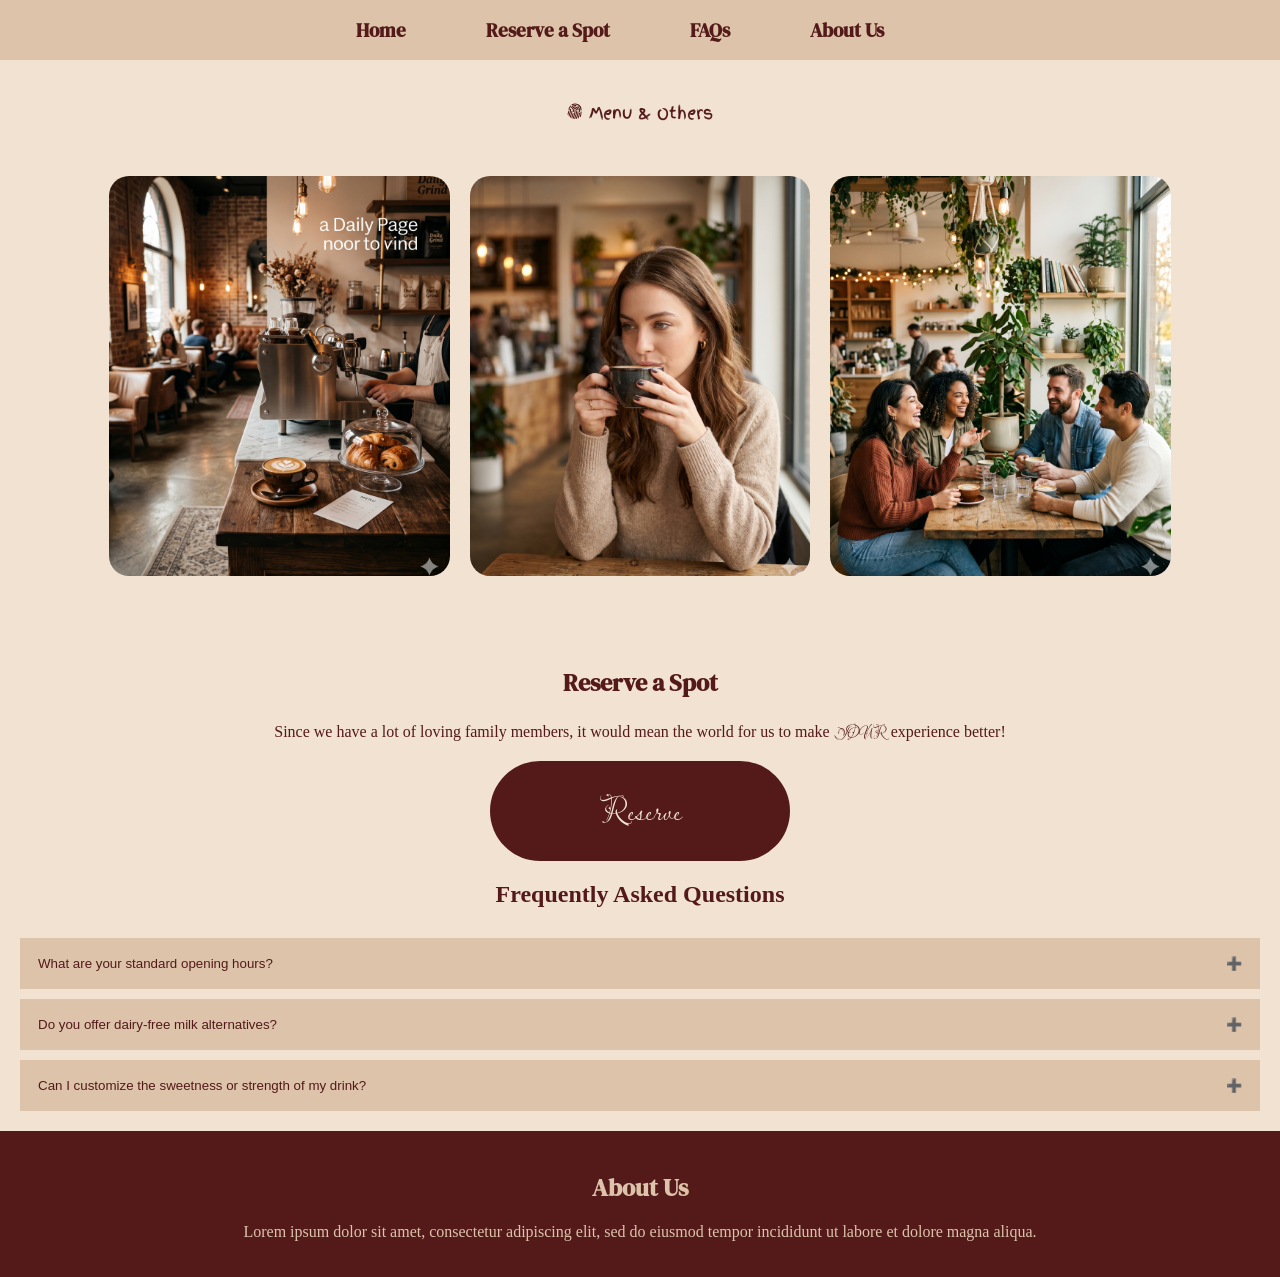
==== commit cfce4583: "Fix HTML encoding issues in index.html" ====
--- a/index.html
+++ b/index.html
@@ -42,8 +42,12 @@
 
 <button id="menu-toggle">
 
-<svg xmlns="http://www.w3.org/2000/svg" width="16" height="16" fill="currentColor" viewBox="0 0 16 16">
-<path d="M8.06 6.5a.5.5 0 0 1 .5.5v.776a11.5 11.5 0 0 1-.552 3.519l-1.331 4.14a.5.5 0 0 1-.952-.305l1.33-4.141a10.5 10.5 0 0 0 .504-3.213V7a.5.5 0 0 1 .5-.5Z"/>
+<svg xmlns="http://www.w3.org/2000/svg" width="16" height="16" fill="currentColor" class="bi bi-fingerprint" viewBox="0 0 16 16">
+  <path d="M8.06 6.5a.5.5 0 0 1 .5.5v.776a11.5 11.5 0 0 1-.552 3.519l-1.331 4.14a.5.5 0 0 1-.952-.305l1.33-4.141a10.5 10.5 0 0 0 .504-3.213V7a.5.5 0 0 1 .5-.5Z"/>
+  <path d="M6.06 7a2 2 0 1 1 4 0 .5.5 0 1 1-1 0 1 1 0 1 0-2 0v.332q0 .613-.066 1.221A.5.5 0 0 1 6 8.447q.06-.555.06-1.115zm3.509 1a.5.5 0 0 1 .487.513 11.5 11.5 0 0 1-.587 3.339l-1.266 3.8a.5.5 0 0 1-.949-.317l1.267-3.8a10.5 10.5 0 0 0 .535-3.048A.5.5 0 0 1 9.569 8m-3.356 2.115a.5.5 0 0 1 .33.626L5.24 14.939a.5.5 0 1 1-.955-.296l1.303-4.199a.5.5 0 0 1 .625-.329"/>
+  <path d="M4.759 5.833A3.501 3.501 0 0 1 11.559 7a.5.5 0 0 1-1 0 2.5 2.5 0 0 0-4.857-.833.5.5 0 1 1-.943-.334m.3 1.67a.5.5 0 0 1 .449.546 10.7 10.7 0 0 1-.4 2.031l-1.222 4.072a.5.5 0 1 1-.958-.287L4.15 9.793a9.7 9.7 0 0 0 .363-1.842.5.5 0 0 1 .546-.449Zm6 .647a.5.5 0 0 1 .5.5c0 1.28-.213 2.552-.632 3.762l-1.09 3.145a.5.5 0 0 1-.944-.327l1.089-3.145c.382-1.105.578-2.266.578-3.435a.5.5 0 0 1 .5-.5Z"/>
+  <path d="M3.902 4.222a5 5 0 0 1 5.202-2.113.5.5 0 0 1-.208.979 4 4 0 0 0-4.163 1.69.5.5 0 0 1-.831-.556m6.72-.955a.5.5 0 0 1 .705-.052A4.99 4.99 0 0 1 13.059 7v1.5a.5.5 0 1 1-1 0V7a3.99 3.99 0 0 0-1.386-3.028.5.5 0 0 1-.051-.705M3.68 5.842a.5.5 0 0 1 .422.568q-.044.289-.044.59c0 .71-.1 1.417-.298 2.1l-1.14 3.923a.5.5 0 1 1-.96-.279L2.8 8.821A6.5 6.5 0 0 0 3.058 7q0-.375.054-.736a.5.5 0 0 1 .568-.422m8.882 3.66a.5.5 0 0 1 .456.54c-.084 1-.298 1.986-.64 2.934l-.744 2.068a.5.5 0 0 1-.941-.338l.745-2.07a10.5 10.5 0 0 0 .584-2.678.5.5 0 0 1 .54-.456"/>
+  <path d="M4.81 1.37A6.5 6.5 0 0 1 14.56 7a.5.5 0 1 1-1 0 5.5 5.5 0 0 0-8.25-4.765.5.5 0 0 1-.5-.865m-.89 1.257a.5.5 0 0 1 .04.706A5.48 5.48 0 0 0 2.56 7a.5.5 0 0 1-1 0c0-1.664.626-3.184 1.655-4.333a.5.5 0 0 1 .706-.04ZM1.915 8.02a.5.5 0 0 1 .346.616l-.779 2.767a.5.5 0 1 1-.962-.27l.778-2.767a.5.5 0 0 1 .617-.346m12.15.481a.5.5 0 0 1 .49.51c-.03 1.499-.161 3.025-.727 4.533l-.07.187a.5.5 0 0 1-.936-.351l.07-.187c.506-1.35.634-2.74.663-4.202a.5.5 0 0 1 .51-.49"/>
 </svg>
 
 Menu & Others
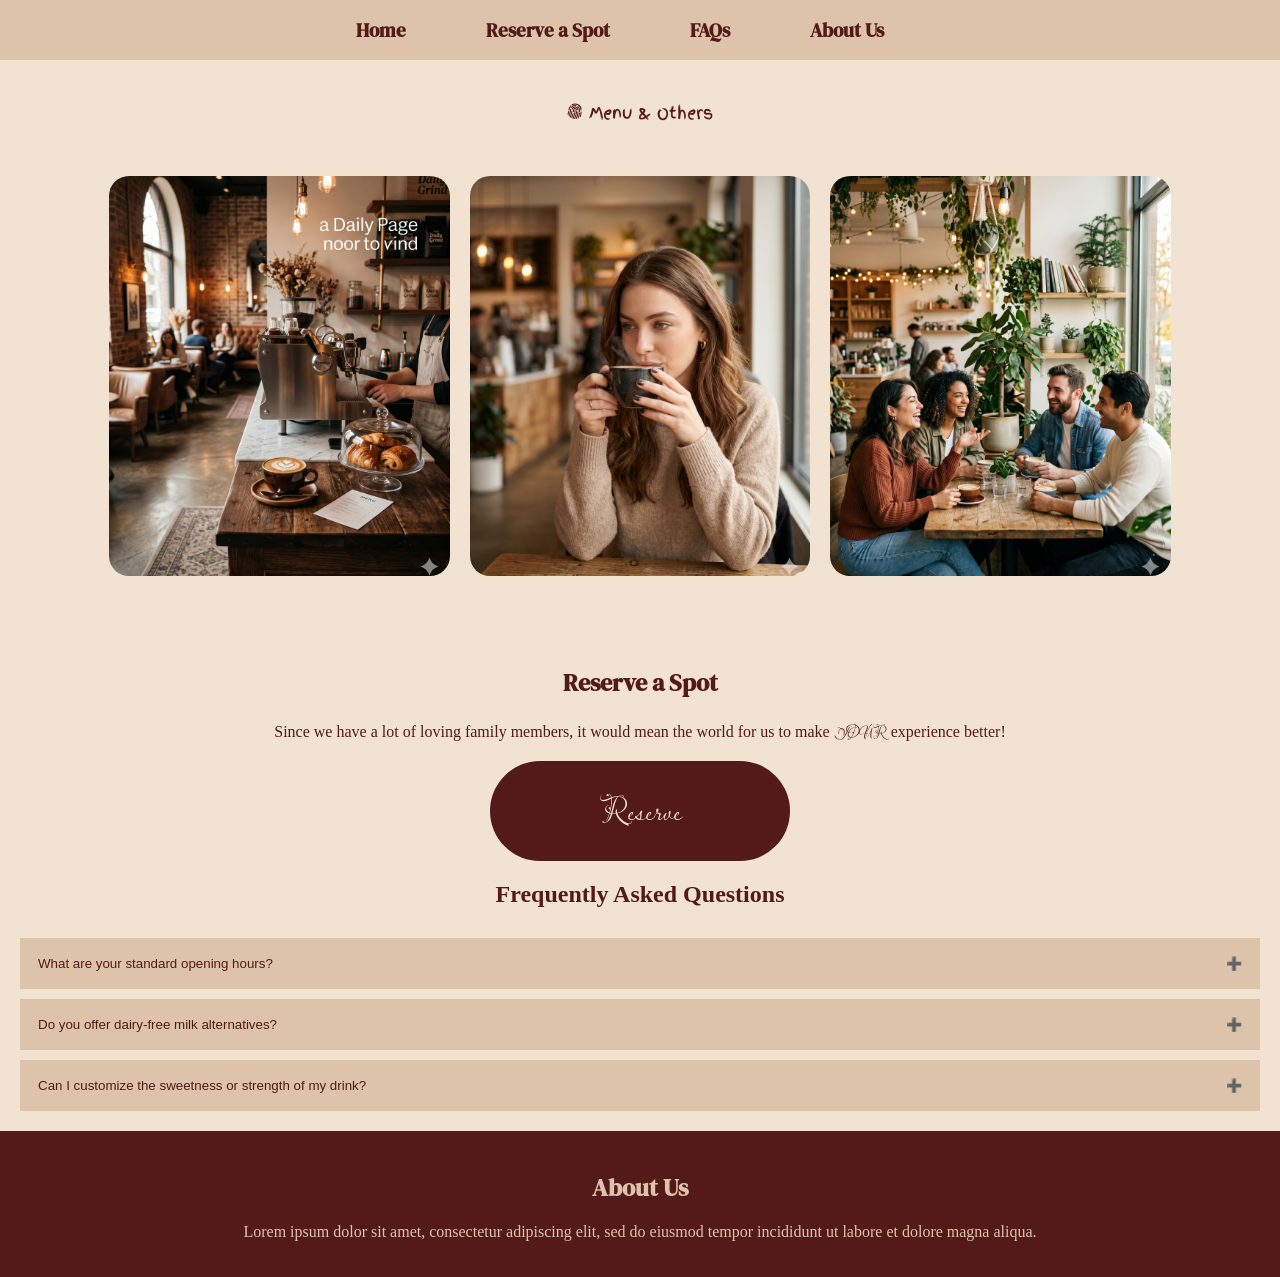
==== commit a5fdb480: "Refactor index.html to include modal for services" ====
--- a/index.html
+++ b/index.html
@@ -59,7 +59,21 @@
 <ul>
     <li><a href="menu.html">Menu</a></li>
     <li><a href="#About">About</a></li>
-    <li><a href="#">Services</a></li>
+    <li>
+        <button type="button" id="openModal">Services</button>
+        <div class="modal" id="modal">
+            <div class="modal-inner">
+                <h2>Services</h2>
+                    <p>We offer a refined café experience with premium coffee,
+                    handcrafted beverages, freshly prepared desserts, 
+                    and exceptional hospitality. Whether you're meeting friends, 
+                    working, or enjoying a quiet moment, our elegant atmosphere and 
+                     attentive service ensure a memorable visit every time.
+                    </p>
+                <button id="closeModal">Close</button>
+            </div>
+        </div>
+    </li>
     <li><a href="#">Contact Us</a></li>
 </ul>
 
@@ -90,7 +104,7 @@
         experience better!
     </p>
 
-    <button id="Reserve">Reserve</button>
+    <a href="reserve.html" style="text-decoration:none;"><button id="Reserve">Reserve</button></a>
 
 </div>
 
@@ -178,6 +192,17 @@
 
 });
 
+const openBtn = document.getElementById("openModal");
+const closeBtn = document.getElementById("closeModal");
+const modal = document.getElementById("modal");
+
+openBtn.addEventListener("click", () => {
+    modal.classList.add("open");
+});
+closeBtn.addEventListener("click", () => {
+    modal.classList.remove("open");
+});
+
 </script>
 
 </body>
--- a/style.css
+++ b/style.css
@@ -36,6 +36,7 @@
     transition:0.2s ease;
     display:inline-block;
 }
+
 
 .anchor:hover{
     color:#b48e67;
@@ -79,6 +80,7 @@
 }
 
 #collapsible-menu li a{
+    font-family: 'Times New Roman', Times, serif;
     display:block;
     padding:12px 16px;
     text-decoration:none;
@@ -144,14 +146,15 @@
     border-radius:50px;
     width:300px;
     height:100px;
-
     font-family:"Lavishly Yours", cursive;
     font-size:2rem;
-
     transition:0.2s ease;
     cursor:pointer;
 }
 
+#Reserve a {
+    color: #F1E2D1;
+}
 #Reserve:hover{
     background-color:#633535;
     transform:translateY(-5px);
@@ -219,6 +222,72 @@
     font-family:"DM Serif Display", serif;
 }
 
+.modal{
+    background-color: rgba(0,0,0,0.3);
+    opacity: 0;
+    position: fixed;
+    top: 0;
+    left: 0;
+    right: 0;
+    bottom: 0;
+    transition: all 0.3 ease-in-out;
+    z-index: -1;
+
+    display: flex;
+    align-items: center;
+    justify-content: center;
+}
+.modal.open{
+    opacity: 1;
+    z-index: 999;
+}
+
+.modal-inner{
+    background-color: #DCC3AA;
+    border-radius: 50px;
+    box-shadow: 0 1px 4px rgba(0,0,0,0.3);
+    padding: 15px 25px;
+    text-align: center;
+    width: 380px;
+}
+
+.modal-inner h2{
+    color: #541A1A;
+    margin:0;
+    font-family:"Lavishly Yours", cursive;
+
+}
+
+.modal-inner p{
+    font-family: system-ui, -apple-system, BlinkMacSystemFont, 'Segoe UI', Roboto, Oxygen, Ubuntu, Cantarell, 'Open Sans', 'Helvetica Neue', sans-serif;
+    line-height:24px;
+    margin: 10px 0;
+}
+
+#openModal{
+    font-family: 'Times New Roman', Times, serif;
+    font-size: 1rem;
+    text-align: left;
+    display: inline-block;
+    width: 100%;
+    background-color:#DCC3AA;
+    border-color: rgba(0, 0, 0, 0);
+    padding:10px 10px ;
+}
+#openModal:hover{
+    background-color: #541A1A;
+    color: #cbb095;
+    
+}
+
+#closeModal{
+    background-color: #541A1A;
+    border-radius: 50px;
+    color: #F1E2D1;
+    border-color: rgba(0, 0, 0, 0);
+
+}
+
 /* TABLET */
 
 @media (max-width:1024px){
